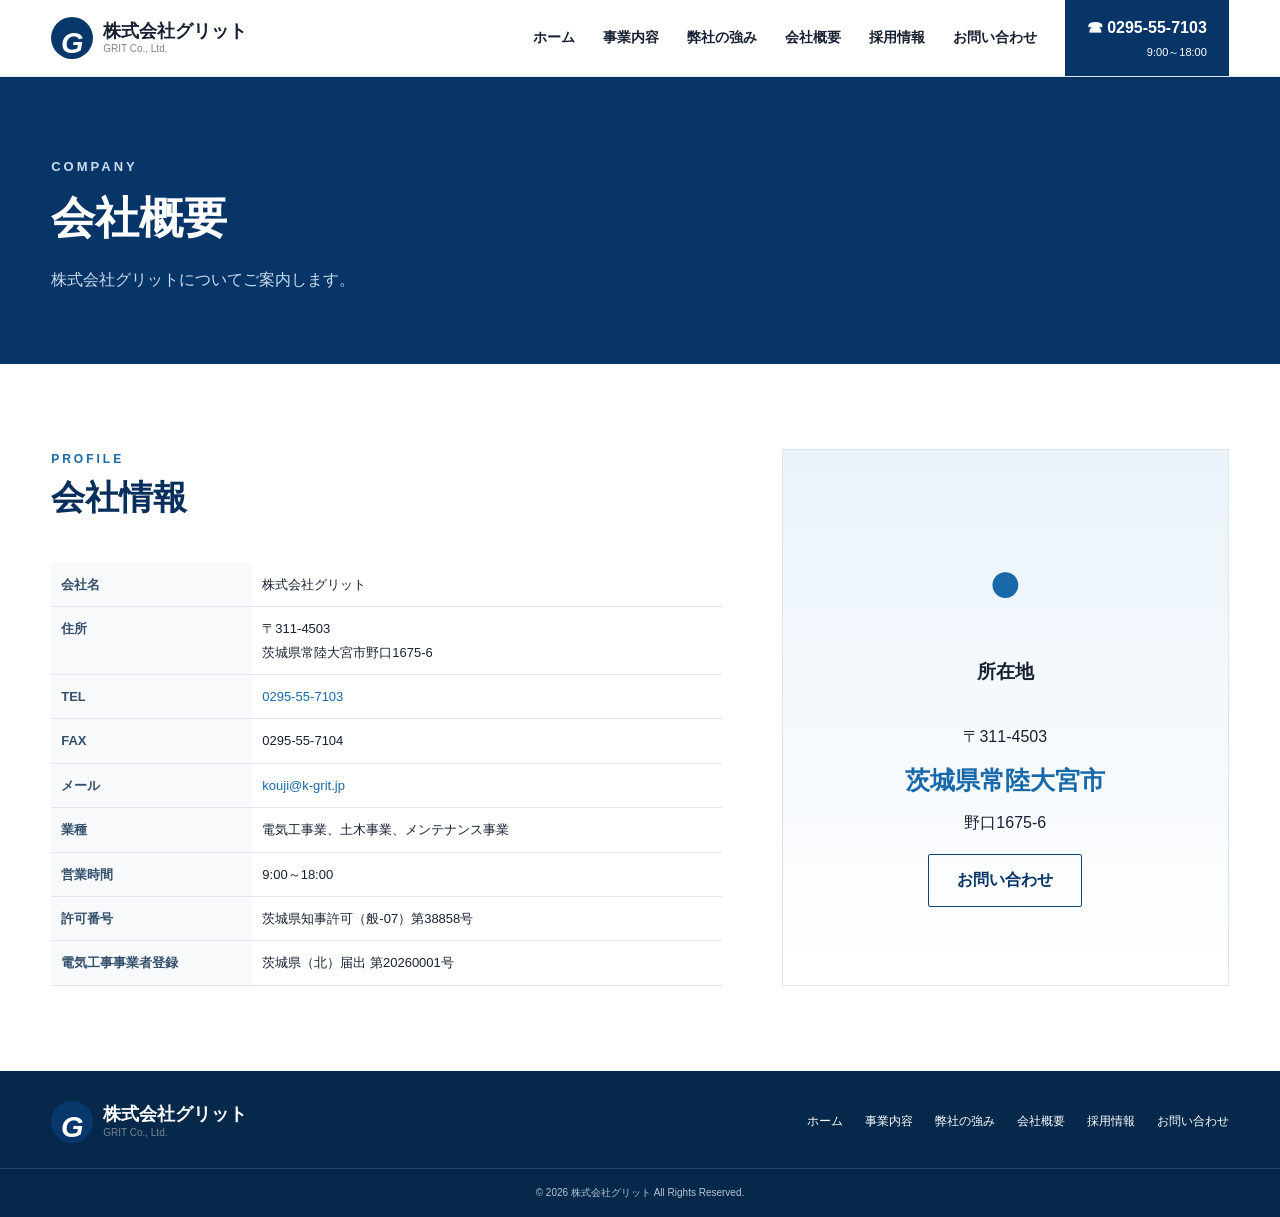
==== company.html @ 8b81d74e "Add files via upload" ====
<!doctype html>
<html lang="ja">
    <head>
        <meta charset="utf-8" />
        <meta name="viewport" content="width=device-width,initial-scale=1" />
        <title>会社概要｜株式会社グリット</title>
        <link rel="stylesheet" href="style.css" />
    </head>
    <body>
        <header class="header">
            <div class="container nav">
                <a class="logo" href="index.html">
                    <span class="logo-mark">G</span>
                    <span>
                        <b>株式会社グリット</b>
                        <small>GRIT Co., Ltd.</small>
                    </span>
                </a>
                <button class="menu-btn">☰</button>
                <nav id="navMenu">
                    <a href="index.html">ホーム</a>
                    <a href="services.html">事業内容</a>
                    <a href="strengths.html">弊社の強み</a>
                    <a href="company.html">会社概要</a>
                    <a href="recruit.html">採用情報</a>
                    <a href="contact.html">お問い合わせ</a>
                </nav>
                <a class="header-tel" href="tel:0295557103">
                    ☎ 0295-55-7103
                    <small>9:00～18:00</small>
                </a>
            </div>
        </header>
        <section class="page-hero">
            <div class="container">
                <p class="eyebrow">COMPANY</p>
                <h1>会社概要</h1>
                <p>株式会社グリットについてご案内します。</p>
            </div>
        </section>
        <section class="section">
            <div class="container two-col">
                <div>
                    <div class="section-head left">
                        <span>PROFILE</span>
                        <h2>会社情報</h2>
                    </div>
                    <table class="company-table">
                        <tr>
                            <th>会社名</th>
                            <td>株式会社グリット</td>
                        </tr>
                        <tr>
                            <th>住所</th>
                            <td>
                                〒311-4503
                                <br />
                                茨城県常陸大宮市野口1675-6
                            </td>
                        </tr>
                        <tr>
                            <th>TEL</th>
                            <td><a href="tel:0295557103">0295-55-7103</a></td>
                        </tr>
                        <tr>
                            <th>FAX</th>
                            <td>0295-55-7104</td>
                        </tr>
                        <tr>
                            <th>メール</th>
                            <td><a href="mailto:kouji@k-grit.jp">kouji@k-grit.jp</a></td>
                        </tr>
                        <tr>
                            <th>業種</th>
                            <td>電気工事業、土木事業、メンテナンス事業</td>
                        </tr>
                        <tr>
                            <th>営業時間</th>
                            <td>9:00～18:00</td>
                        </tr>
                        <tr>
                            <th>許可番号</th>
                            <td>茨城県知事許可（般-07）第38858号</td>
                        </tr>
                        <tr>
                            <th>電気工事事業者登録</th>
                            <td>茨城県（北）届出 第20260001号</td>
                        </tr>
                    </table>
                </div>
                <div class="map-box">
                    <div class="map-pin">●</div>
                    <h3>所在地</h3>
                    <p>〒311-4503</p>
                    <strong style="font-size:25px">茨城県常陸大宮市</strong>
                    <p>野口1675-6</p>
                    <a class="btn outline" href="contact.html">お問い合わせ</a>
                </div>
            </div>
        </section>
        <footer>
            <div class="container footer">
                <div class="logo">
                    <span class="logo-mark">G</span>
                    <span>
                        <b>株式会社グリット</b>
                        <small>GRIT Co., Ltd.</small>
                    </span>
                </div>
                <div class="footer-nav">
                    <a href="index.html">ホーム</a>
                    <a href="services.html">事業内容</a>
                    <a href="strengths.html">弊社の強み</a>
                    <a href="company.html">会社概要</a>
                    <a href="recruit.html">採用情報</a>
                    <a href="contact.html">お問い合わせ</a>
                </div>
            </div>
            <p class="copyright">© 2026 株式会社グリット All Rights Reserved.</p>
        </footer>
        <script src="script.js"></script>
    </body>
</html>
---- style.css ----
* {
    box-sizing: border-box
}
html {
    scroll-behavior: smooth
}
body {
    margin: 0;
    font-family: "Noto Sans JP", "Yu Gothic", sans-serif;
    color: #172033;
    line-height: 1.8;
    background: #fff
}
a {
    color: inherit;
    text-decoration: none
}
.container {
    width: min(1180px, 92%);
    margin: auto
}
.header {
    position: sticky;
    top: 0;
    z-index: 20;
    background: #fff;
    border-bottom: 1px solid #e5e9ef;
    box-shadow: 0 2px 12px #00000010
}
.nav {
    min-height: 76px;
    display: flex;
    align-items: center;
    gap: 28px
}
.logo {
    display: flex;
    align-items: center;
    gap: 10px;
    margin-right: auto
}
.logo-mark {
    display: grid;
    place-items: center;
    width: 42px;
    height: 42px;
    border-radius: 50%;
    background: #08376c;
    color: #fff;
    font-size: 29px;
    font-weight: 800;
    font-style: italic
}
.logo b {
    display: block;
    font-size: 18px;
    line-height: 1.2
}
.logo small {
    display: block;
    font-size: 10px;
    color: #7b8490;
    line-height: 1.3
}
.nav nav {
    display: flex;
    gap: 28px;
    font-size: 14px;
    font-weight: 700
}
.nav nav a:hover, .footer-nav a:hover {
    color: #6bb1e5
}
.header-tel {
    background: #073568;
    color: #fff;
    min-height: 76px;
    display: flex;
    flex-direction: column;
    justify-content: center;
    padding: 0 22px;
    font-weight: 800
}
.header-tel small {
    font-size: 11px;
    text-align: right;
    font-weight: 400
}
.menu-btn {
    display: none;
    border: 0;
    background: none;
    font-size: 26px
}
.hero {
    height: 610px;
    position: relative;
    display: grid;
    align-items: center;
    overflow: hidden;
    color: #fff
}
.hero:before {
    content: "";
    position: absolute;
    inset: 0;
    background: linear-gradient(90deg, #062a54dd 0%, #062a5450 58%, #062a5400), url("images/hero-solar.jpg") center/cover
}
.hero-content {
    position: relative
}
.eyebrow {
    font-size: 13px;
    letter-spacing: 3px;
    font-weight: 700
}
.hero h1 {
    font-size: clamp(42px, 6vw, 72px);
    line-height: 1.25;
    margin: 15px 0;
    text-shadow: 0 2px 12px #0007
}
.hero p {
    font-size: 20px
}
.buttons {
    display: flex;
    gap: 14px;
    margin-top: 28px
}
.btn {
    display: inline-block;
    padding: 11px 28px;
    border: 1px solid #0b477d;
    border-radius: 2px;
    font-weight: 700
}
.btn.primary {
    background: #0b477d;
    color: #fff;
    border-color: #0b477d
}
.btn.light {
    background: #fff;
    color: #073568;
    border-color: #fff
}
.btn.outline {
    color: #073568
}
.page-hero {
    background: #073568;
    color: #fff;
    padding: 70px 0
}
.page-hero h1 {
    font-size: 44px;
    margin: 0
}
.page-hero p {
    margin: 8px 0 0;
    color: #cbdced
}
.section {
    padding: 85px 0
}
.section.alt {
    background: #f6f8fa
}
.section-head {
    text-align: center;
    margin-bottom: 42px
}
.section-head span {
    display: block;
    color: #1769aa;
    font-size: 12px;
    font-weight: 800;
    letter-spacing: 3px
}
.section-head h2 {
    font-size: 34px;
    margin: 4px 0;
    color: #082f5c;
    line-height: 1.35
}
.section-head.left {
    text-align: left
}
.section-head.light span, .section-head.light h2 {
    color: #fff
}
.lead {
    max-width: 850px;
    margin: -10px auto 40px;
    text-align: center
}
.quick-grid {
    display: grid;
    grid-template-columns: repeat(4, 1fr);
    border-top: 1px solid #dde4eb;
    border-left: 1px solid #dde4eb
}
.quick-grid article {
    padding: 28px;
    border-right: 1px solid #dde4eb;
    border-bottom: 1px solid #dde4eb;
    min-height: 240px
}
.icon {
    width: 46px;
    height: 46px;
    border-radius: 50%;
    display: grid;
    place-items: center;
    background: #1769aa;
    color: #fff;
    font-size: 22px;
    margin-bottom: 14px
}
.green {
    background: #35a66b
}
.orange {
    background: #f39a21
}
.quick-grid h3 {
    margin: 0 0 8px;
    color: #082f5c
}
.quick-grid p, .quick-grid a {
    font-size: 13px
}
.quick-grid a {
    color: #1769aa;
    font-weight: 700
}
.cards {
    display: grid;
    grid-template-columns: repeat(3, 1fr);
    gap: 22px
}
.service-card {
    background: #fff;
    border: 1px solid #dce2e8;
    border-radius: 5px;
    overflow: hidden
}
.service-card img {
    width: 100%;
    height: 220px;
    object-fit: cover;
    display: block
}
.service-card div {
    padding: 25px
}
.service-card h3 {
    color: #082f5c;
    font-size: 23px;
    margin: 0 0 10px
}
.service-card p, .service-card li {
    font-size: 14px
}
.service-card ul {
    padding-left: 20px
}
.service-list {
    display: grid;
    grid-template-columns: 1fr 1fr;
    gap: 22px
}
.detail {
    background: #fff;
    border: 1px solid #dce2e8;
    padding: 28px;
    border-radius: 5px
}
.detail h3 {
    margin-top: 0;
    color: #082f5c
}
.detail ul {
    margin-bottom: 0
}
.gallery {
    display: grid;
    grid-template-columns: repeat(3, 1fr);
    gap: 18px;
    margin-top: 28px
}
.gallery img {
    width: 100%;
    height: 220px;
    object-fit: cover;
    border-radius: 5px
}
.strength {
    background: #073568;
    color: #fff
}
.strength-grid {
    display: grid;
    grid-template-columns: repeat(3, 1fr)
}
.strength-grid article {
    padding: 20px 45px;
    border-right: 1px solid #ffffff55
}
.strength-grid article:last-child {
    border: 0
}
.strength-grid b {
    font-size: 13px;
    letter-spacing: 2px;
    opacity: .7
}
.strength-grid h3 {
    font-size: 23px;
    line-height: 1.5
}
.strength-grid p {
    font-size: 13px;
    color: #e4edf7
}
.two-col {
    display: grid;
    grid-template-columns: 1.2fr .8fr;
    gap: 60px
}
.company-table {
    width: 100%;
    border-collapse: collapse;
    font-size: 13px
}
.company-table th, .company-table td {
    border-bottom: 1px solid #e2e6eb;
    padding: 10px;
    text-align: left;
    vertical-align: top
}
.company-table th {
    width: 30%;
    background: #f7f9fb;
    color: #35506c
}
.company-table a, .apply a {
    color: #1769aa
}
.map-box {
    min-height: 420px;
    background: linear-gradient(#eaf3fa, #fff);
    border: 1px solid #dce5ee;
    padding: 45px;
    display: flex;
    flex-direction: column;
    justify-content: center;
    align-items: center;
    text-align: center
}
.map-pin {
    font-size: 60px;
    color: #1769aa
}
.map-box strong {
    font-size: 54px;
    color: #1769aa;
    line-height: 1
}
.jobs {
    display: grid;
    grid-template-columns: repeat(2, 1fr);
    gap: 20px
}
.jobs article {
    background: #fff;
    border: 1px solid #dde3e9;
    padding: 28px;
    border-radius: 5px
}
.job-tag {
    display: inline-block;
    background: #073568;
    color: #fff;
    padding: 3px 12px;
    font-size: 11px;
    border-radius: 20px
}
.welcome {
    background: #2e8b62
}
.jobs h3 {
    color: #082f5c;
    font-size: 21px;
    margin: 10px 0
}
.jobs p {
    font-size: 13px
}
.jobs dl {
    font-size: 12px;
    display: grid;
    grid-template-columns: 78px 1fr;
    margin: 18px 0 0
}
.jobs dt {
    font-weight: 800;
    color: #49617a
}
.jobs dd {
    margin: 0 0 7px
}
.apply {
    margin-top: 25px;
    background: #fff;
    border-left: 4px solid #1769aa;
    padding: 22px 28px
}
.apply h3 {
    margin: 0;
    color: #082f5c
}
.apply p {
    font-size: 13px
}
.contact {
    background: #0a315b;
    color: #fff
}
.contact-inner {
    display: grid;
    grid-template-columns: .8fr 1.2fr;
    gap: 60px;
    align-items: center
}
.contact-items {
    display: grid;
    grid-template-columns: 1fr 1fr;
    gap: 1px;
    background: #ffffff33
}
.contact-items>* {
    background: #0a315b;
    padding: 18px 22px
}
.contact-items small {
    display: block;
    color: #a9c7e2;
    font-size: 11px
}
.contact-items b {
    display: block;
    font-size: 16px
}
.contact-items a:hover {
    background: #104575
}
.notice {
    padding: 16px 20px;
    background: #fff7e8;
    border-left: 4px solid #f0a323;
    font-size: 13px
}
footer {
    background: #06284b;
    color: #fff;
    padding: 30px 0 15px
}
.footer {
    display: flex;
    align-items: center
}
.footer .logo {
    margin: 0
}
.footer-nav {
    display: flex;
    gap: 22px;
    margin-left: auto;
    font-size: 12px
}
.copyright {
    text-align: center;
    border-top: 1px solid #ffffff22;
    margin: 25px 0 0;
    padding-top: 15px;
    font-size: 10px;
    color: #b6c5d5
}
@media(max-width:900px) {
    .nav {
        min-height: 68px
    }
    .header-tel {
        display: none
    }
    .menu-btn {
        display: block
    }
    .nav nav {
        position: absolute;
        top: 68px;
        left: 0;
        right: 0;
        background: #fff;
        display: none;
        flex-direction: column;
        gap: 0;
        box-shadow: 0 10px 20px #0001
    }
    .nav nav.open {
        display: flex
    }
    .nav nav a {
        padding: 13px 5%;
        border-bottom: 1px solid #eee
    }
    .hero {
        height: 540px
    }
    .quick-grid {
        grid-template-columns: repeat(2, 1fr)
    }
    .cards, .service-list, .gallery {
        grid-template-columns: 1fr
    }
    .strength-grid {
        grid-template-columns: 1fr
    }
    .strength-grid article {
        border-right: 0;
        border-bottom: 1px solid #ffffff44;
        padding: 28px 10px
    }
    .two-col, .contact-inner {
        grid-template-columns: 1fr;
        gap: 35px
    }
    .jobs {
        grid-template-columns: 1fr
    }
    .footer {
        flex-direction: column;
        gap: 20px
    }
    .footer-nav {
        margin: 0;
        flex-wrap: wrap;
        justify-content: center
    }
    .page-hero h1 {
        font-size: 36px
    }
}
@media(max-width:560px) {
    .section {
        padding: 65px 0
    }
    .logo b {
        font-size: 15px
    }
    .hero {
        height: 560px
    }
    .hero h1 {
        font-size: 40px
    }
    .hero p {
        font-size: 16px
    }
    .buttons {
        flex-direction: column;
        max-width: 240px
    }
    .quick-grid {
        grid-template-columns: 1fr
    }
    .quick-grid article {
        min-height: auto
    }
    .section-head h2 {
        font-size: 29px
    }
    .service-card img {
        height: 190px
    }
    .company-table {
        font-size: 12px
    }
    .company-table th {
        width: 34%
    }
    .map-box {
        padding: 35px 20px;
        min-height: 320px
    }
    .contact-items {
        grid-template-columns: 1fr
    }
    .footer-nav {
        gap: 12px
    }
}
/* ===== 施工写真メリーゴーランド ===== */
.photo-carousel {
    position: relative;
    width: min(100%, 1040px);
    margin: 0 auto;
    display: flex;
    align-items: center;
    gap: 18px;
}
.carousel-stage {
    position: relative;
    width: 100%;
    height: 520px;
    perspective: 1400px;
    overflow: hidden;
}
.carousel-track {
    position: relative;
    width: 100%;
    height: 100%
}
.carousel-slide {
    position: absolute;
    left: 50%;
    top: 50%;
    width: min(78%, 760px);
    margin: 0;
    transform: translate(-50%, -50%) scale(.78) rotateY(38deg);
    opacity: .28;
    z-index: 1;
    transition: transform .8s cubic-bezier(.2, .7, .2, 1), opacity .8s, filter .8s;
    filter: brightness(.65) saturate(.8);
    pointer-events: none;
}
.carousel-slide img {
    display: block;
    width: 100%;
    height: 430px;
    object-fit: cover;
    border-radius: 8px;
    box-shadow: 0 20px 45px rgba(0, 0, 0, .22);
}
.carousel-slide figcaption {
    background: #fff;
    padding: 12px 18px;
    border-radius: 0 0 8px 8px;
    box-shadow: 0 10px 25px rgba(0, 0, 0, .10);
}
.carousel-slide figcaption strong, .carousel-slide figcaption span {
    display: block
}
.carousel-slide figcaption strong {
    color: #082f5c;
    font-size: 16px
}
.carousel-slide figcaption span {
    font-size: 12px;
    color: #66778a;
    margin-top: 2px
}
.carousel-slide.is-active {
    transform: translate(-50%, -50%) scale(1) rotateY(0);
    opacity: 1;
    z-index: 3;
    filter: none;
    pointer-events: auto;
}
.carousel-slide.is-prev {
    transform: translate(calc(-50% - 255px), -50%) scale(.78) rotateY(38deg);
    opacity: .38;
    z-index: 2;
}
.carousel-slide.is-next {
    transform: translate(calc(-50% + 255px), -50%) scale(.78) rotateY(-38deg);
    opacity: .38;
    z-index: 2;
}
.carousel-btn {
    flex: 0 0 48px;
    width: 48px;
    height: 48px;
    border: 1px solid #cbd5df;
    border-radius: 50%;
    background: #fff;
    color: #073568;
    font-size: 36px;
    line-height: 1;
    cursor: pointer;
    box-shadow: 0 5px 18px rgba(0, 0, 0, .10);
    transition: transform .2s, background .2s, color .2s;
    z-index: 5;
}
.carousel-btn:hover {
    transform: scale(1.08);
    background: #073568;
    color: #fff
}
.carousel-controls {
    display: flex;
    justify-content: center;
    gap: 9px;
    margin-top: 20px
}
.dot {
    width: 10px;
    height: 10px;
    padding: 0;
    border: 0;
    border-radius: 50%;
    background: #c5ced8;
    cursor: pointer;
}
.dot.is-active {
    background: #1769aa;
    transform: scale(1.25)
}
.carousel-note {
    text-align: center;
    color: #718096;
    font-size: 12px;
    margin: 14px 0 0
}
@media(max-width:900px) {
    .carousel-stage {
        height: 430px
    }
    .carousel-slide {
        width: 76%
    }
    .carousel-slide img {
        height: 340px
    }
    .carousel-slide.is-prev {
        transform: translate(calc(-50% - 180px), -50%) scale(.72) rotateY(38deg)
    }
    .carousel-slide.is-next {
        transform: translate(calc(-50% + 180px), -50%) scale(.72) rotateY(-38deg)
    }
}
@media(max-width:560px) {
    .photo-carousel {
        gap: 5px
    }
    .carousel-stage {
        height: 390px
    }
    .carousel-slide {
        width: 86%
    }
    .carousel-slide img {
        height: 300px
    }
    .carousel-slide.is-prev, .carousel-slide.is-next {
        opacity: .12
    }
    .carousel-slide.is-prev {
        transform: translate(calc(-50% - 105px), -50%) scale(.72) rotateY(25deg)
    }
    .carousel-slide.is-next {
        transform: translate(calc(-50% + 105px), -50%) scale(.72) rotateY(-25deg)
    }
    .carousel-btn {
        flex: 0 0 40px;
        width: 40px;
        height: 40px;
        font-size: 29px
    }
}
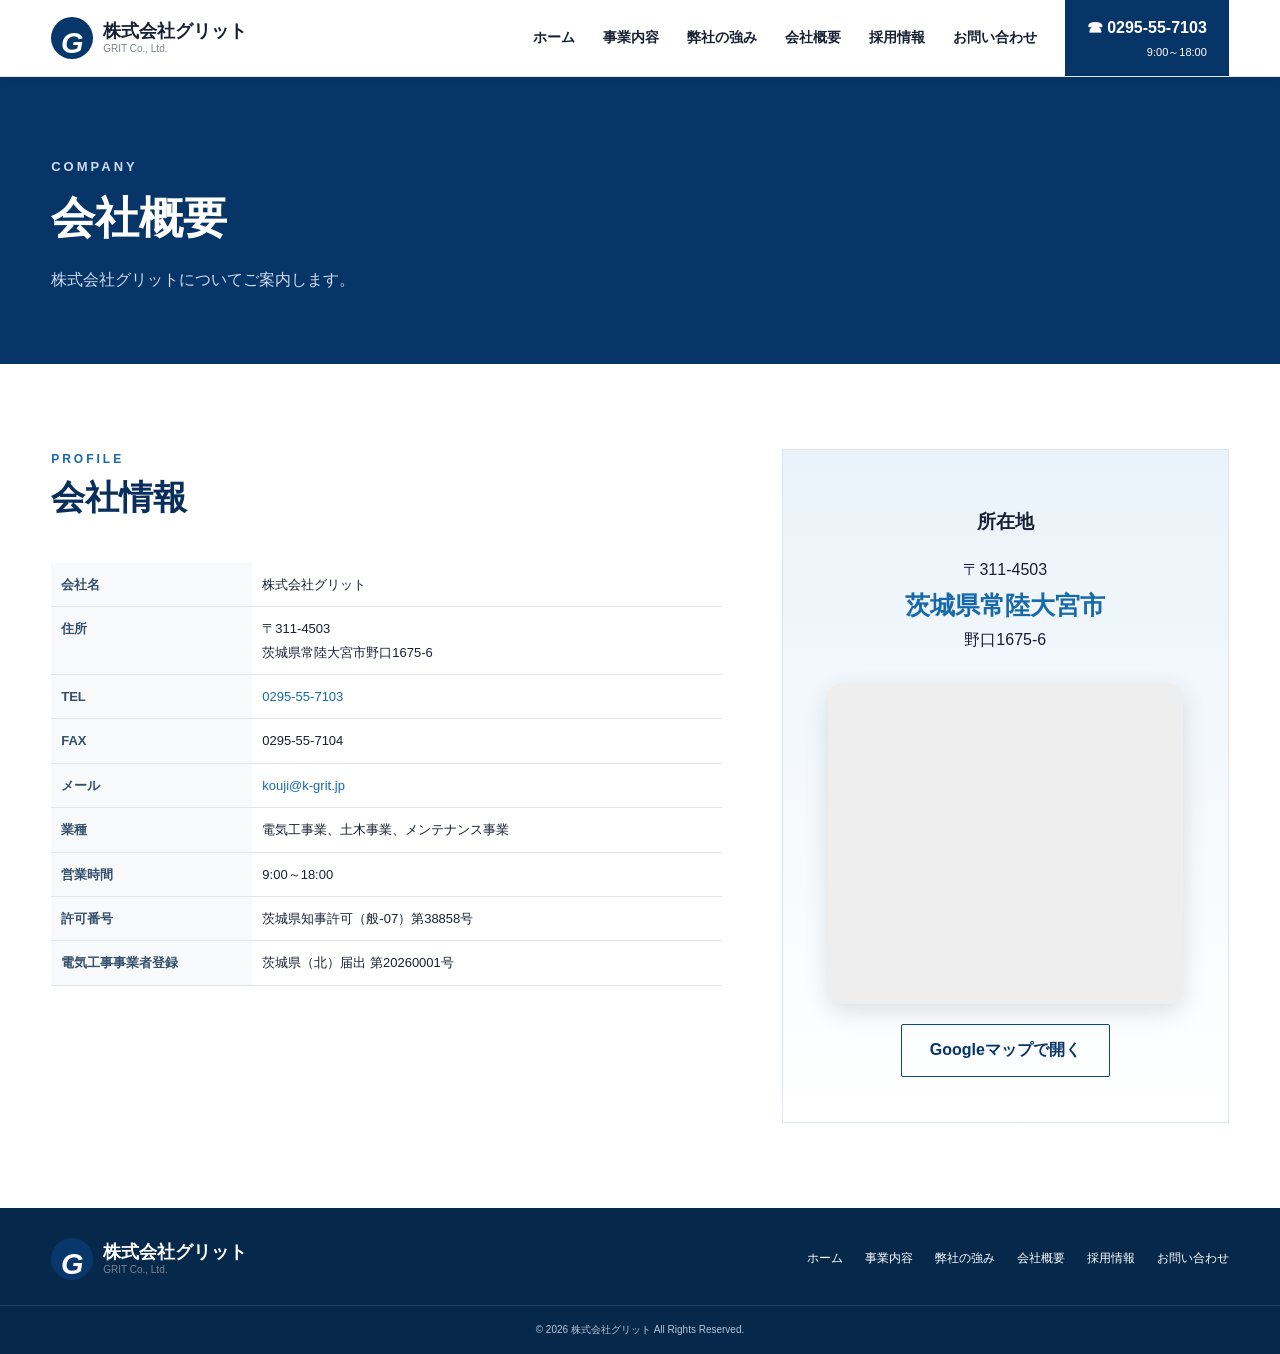
==== commit 655db74b: "Add files via upload" ====
--- a/company.html
+++ b/company.html
@@ -1,123 +1,140 @@
-<!doctype html>
-<html lang="ja">
-    <head>
-        <meta charset="utf-8" />
-        <meta name="viewport" content="width=device-width,initial-scale=1" />
-        <title>会社概要｜株式会社グリット</title>
-        <link rel="stylesheet" href="style.css" />
-    </head>
-    <body>
-        <header class="header">
-            <div class="container nav">
-                <a class="logo" href="index.html">
-                    <span class="logo-mark">G</span>
-                    <span>
-                        <b>株式会社グリット</b>
-                        <small>GRIT Co., Ltd.</small>
-                    </span>
-                </a>
-                <button class="menu-btn">☰</button>
-                <nav id="navMenu">
-                    <a href="index.html">ホーム</a>
-                    <a href="services.html">事業内容</a>
-                    <a href="strengths.html">弊社の強み</a>
-                    <a href="company.html">会社概要</a>
-                    <a href="recruit.html">採用情報</a>
-                    <a href="contact.html">お問い合わせ</a>
-                </nav>
-                <a class="header-tel" href="tel:0295557103">
-                    ☎ 0295-55-7103
-                    <small>9:00～18:00</small>
-                </a>
-            </div>
-        </header>
-        <section class="page-hero">
-            <div class="container">
-                <p class="eyebrow">COMPANY</p>
-                <h1>会社概要</h1>
-                <p>株式会社グリットについてご案内します。</p>
-            </div>
-        </section>
-        <section class="section">
-            <div class="container two-col">
-                <div>
-                    <div class="section-head left">
-                        <span>PROFILE</span>
-                        <h2>会社情報</h2>
-                    </div>
-                    <table class="company-table">
-                        <tr>
-                            <th>会社名</th>
-                            <td>株式会社グリット</td>
-                        </tr>
-                        <tr>
-                            <th>住所</th>
-                            <td>
-                                〒311-4503
-                                <br />
-                                茨城県常陸大宮市野口1675-6
-                            </td>
-                        </tr>
-                        <tr>
-                            <th>TEL</th>
-                            <td><a href="tel:0295557103">0295-55-7103</a></td>
-                        </tr>
-                        <tr>
-                            <th>FAX</th>
-                            <td>0295-55-7104</td>
-                        </tr>
-                        <tr>
-                            <th>メール</th>
-                            <td><a href="mailto:kouji@k-grit.jp">kouji@k-grit.jp</a></td>
-                        </tr>
-                        <tr>
-                            <th>業種</th>
-                            <td>電気工事業、土木事業、メンテナンス事業</td>
-                        </tr>
-                        <tr>
-                            <th>営業時間</th>
-                            <td>9:00～18:00</td>
-                        </tr>
-                        <tr>
-                            <th>許可番号</th>
-                            <td>茨城県知事許可（般-07）第38858号</td>
-                        </tr>
-                        <tr>
-                            <th>電気工事事業者登録</th>
-                            <td>茨城県（北）届出 第20260001号</td>
-                        </tr>
-                    </table>
-                </div>
-                <div class="map-box">
-                    <div class="map-pin">●</div>
-                    <h3>所在地</h3>
-                    <p>〒311-4503</p>
-                    <strong style="font-size:25px">茨城県常陸大宮市</strong>
-                    <p>野口1675-6</p>
-                    <a class="btn outline" href="contact.html">お問い合わせ</a>
-                </div>
-            </div>
-        </section>
-        <footer>
-            <div class="container footer">
-                <div class="logo">
-                    <span class="logo-mark">G</span>
-                    <span>
-                        <b>株式会社グリット</b>
-                        <small>GRIT Co., Ltd.</small>
-                    </span>
-                </div>
-                <div class="footer-nav">
-                    <a href="index.html">ホーム</a>
-                    <a href="services.html">事業内容</a>
-                    <a href="strengths.html">弊社の強み</a>
-                    <a href="company.html">会社概要</a>
-                    <a href="recruit.html">採用情報</a>
-                    <a href="contact.html">お問い合わせ</a>
-                </div>
-            </div>
-            <p class="copyright">© 2026 株式会社グリット All Rights Reserved.</p>
-        </footer>
-        <script src="script.js"></script>
-    </body>
+<!doctype html>
+<html lang="ja">
+    <head>
+        <meta charset="utf-8" />
+        <meta name="viewport" content="width=device-width,initial-scale=1" />
+        <title>会社概要｜株式会社グリット</title>
+        <link rel="stylesheet" href="style.css" />
+    </head>
+    <body>
+        <header class="header">
+            <div class="container nav">
+                <a class="logo" href="index.html">
+                    <span class="logo-mark">G</span>
+                    <span>
+                        <b>株式会社グリット</b>
+                        <small>GRIT Co., Ltd.</small>
+                    </span>
+                </a>
+                <button class="menu-btn">☰</button>
+                <nav id="navMenu">
+                    <a href="index.html">ホーム</a>
+                    <a href="services.html">事業内容</a>
+                    <a href="strengths.html">弊社の強み</a>
+                    <a href="company.html">会社概要</a>
+                    <a href="recruit.html">採用情報</a>
+                    <a href="contact.html">お問い合わせ</a>
+                </nav>
+                <a class="header-tel" href="tel:0295557103">
+                    ☎ 0295-55-7103
+                    <small>9:00～18:00</small>
+                </a>
+            </div>
+        </header>
+        <section class="page-hero">
+            <div class="container">
+                <p class="eyebrow">COMPANY</p>
+                <h1>会社概要</h1>
+                <p>株式会社グリットについてご案内します。</p>
+            </div>
+        </section>
+        <section class="section">
+            <div class="container two-col">
+                <div>
+                    <div class="section-head left">
+                        <span>PROFILE</span>
+                        <h2>会社情報</h2>
+                    </div>
+                    <table class="company-table">
+                        <tr>
+                            <th>会社名</th>
+                            <td>株式会社グリット</td>
+                        </tr>
+                        <tr>
+                            <th>住所</th>
+                            <td>
+                                〒311-4503
+                                <br />
+                                茨城県常陸大宮市野口1675-6
+                            </td>
+                        </tr>
+                        <tr>
+                            <th>TEL</th>
+                            <td><a href="tel:0295557103">0295-55-7103</a></td>
+                        </tr>
+                        <tr>
+                            <th>FAX</th>
+                            <td>0295-55-7104</td>
+                        </tr>
+                        <tr>
+                            <th>メール</th>
+                            <td><a href="mailto:kouji@k-grit.jp">kouji@k-grit.jp</a></td>
+                        </tr>
+                        <tr>
+                            <th>業種</th>
+                            <td>電気工事業、土木事業、メンテナンス事業</td>
+                        </tr>
+                        <tr>
+                            <th>営業時間</th>
+                            <td>9:00～18:00</td>
+                        </tr>
+                        <tr>
+                            <th>許可番号</th>
+                            <td>茨城県知事許可（般-07）第38858号</td>
+                        </tr>
+                        <tr>
+                            <th>電気工事事業者登録</th>
+                            <td>茨城県（北）届出 第20260001号</td>
+                        </tr>
+                    </table>
+                </div>
+                <div class="map-box">
+                    <h3 style="margin: 0.5em;">所在地</h3>
+                    <p style="margin: 0.5em;">〒311-4503</p>
+                    <strong style="font-size:25px">茨城県常陸大宮市</strong>
+                    <p style="margin: 0.5em;">野口1675-6</p>
+                    <div class="google-map">
+                        <iframe
+                            src="https://www.google.com/maps?q=茨城県常陸大宮市野口1675-6&output=embed"
+                            width="100%"
+                            height="320"
+                            style="border:0;"
+                            allowfullscreen=""
+                            loading="lazy"
+                            referrerpolicy="no-referrer-when-downgrade"
+                            title="株式会社グリット 所在地 Googleマップ">
+                        </iframe>
+                    </div>
+                    <a
+                        class="btn outline map-link"
+                        href="https://www.google.com/maps/search/?api=1&query=茨城県常陸大宮市野口1675-6"
+                        target="_blank"
+                        rel="noopener noreferrer">
+                        Googleマップで開く
+                    </a>
+                </div>
+            </div>
+        </section>
+        <footer>
+            <div class="container footer">
+                <div class="logo">
+                    <span class="logo-mark">G</span>
+                    <span>
+                        <b>株式会社グリット</b>
+                        <small>GRIT Co., Ltd.</small>
+                    </span>
+                </div>
+                <div class="footer-nav">
+                    <a href="index.html">ホーム</a>
+                    <a href="services.html">事業内容</a>
+                    <a href="strengths.html">弊社の強み</a>
+                    <a href="company.html">会社概要</a>
+                    <a href="recruit.html">採用情報</a>
+                    <a href="contact.html">お問い合わせ</a>
+                </div>
+            </div>
+            <p class="copyright">© 2026 株式会社グリット All Rights Reserved.</p>
+        </footer>
+        <script src="script.js"></script>
+    </body>
 </html>
--- a/style.css
+++ b/style.css
@@ -1,772 +1,980 @@
-* {
-    box-sizing: border-box
-}
-html {
-    scroll-behavior: smooth
-}
-body {
-    margin: 0;
-    font-family: "Noto Sans JP", "Yu Gothic", sans-serif;
-    color: #172033;
-    line-height: 1.8;
-    background: #fff
-}
-a {
-    color: inherit;
-    text-decoration: none
-}
-.container {
-    width: min(1180px, 92%);
-    margin: auto
-}
-.header {
-    position: sticky;
-    top: 0;
-    z-index: 20;
-    background: #fff;
-    border-bottom: 1px solid #e5e9ef;
-    box-shadow: 0 2px 12px #00000010
-}
-.nav {
-    min-height: 76px;
-    display: flex;
-    align-items: center;
-    gap: 28px
-}
-.logo {
-    display: flex;
-    align-items: center;
-    gap: 10px;
-    margin-right: auto
-}
-.logo-mark {
-    display: grid;
-    place-items: center;
-    width: 42px;
-    height: 42px;
-    border-radius: 50%;
-    background: #08376c;
-    color: #fff;
-    font-size: 29px;
-    font-weight: 800;
-    font-style: italic
-}
-.logo b {
-    display: block;
-    font-size: 18px;
-    line-height: 1.2
-}
-.logo small {
-    display: block;
-    font-size: 10px;
-    color: #7b8490;
-    line-height: 1.3
-}
-.nav nav {
-    display: flex;
-    gap: 28px;
-    font-size: 14px;
-    font-weight: 700
-}
-.nav nav a:hover, .footer-nav a:hover {
-    color: #6bb1e5
-}
-.header-tel {
-    background: #073568;
-    color: #fff;
-    min-height: 76px;
-    display: flex;
-    flex-direction: column;
-    justify-content: center;
-    padding: 0 22px;
-    font-weight: 800
-}
-.header-tel small {
-    font-size: 11px;
-    text-align: right;
-    font-weight: 400
-}
-.menu-btn {
-    display: none;
-    border: 0;
-    background: none;
-    font-size: 26px
-}
-.hero {
-    height: 610px;
-    position: relative;
-    display: grid;
-    align-items: center;
-    overflow: hidden;
-    color: #fff
-}
-.hero:before {
-    content: "";
-    position: absolute;
-    inset: 0;
-    background: linear-gradient(90deg, #062a54dd 0%, #062a5450 58%, #062a5400), url("images/hero-solar.jpg") center/cover
-}
-.hero-content {
-    position: relative
-}
-.eyebrow {
-    font-size: 13px;
-    letter-spacing: 3px;
-    font-weight: 700
-}
-.hero h1 {
-    font-size: clamp(42px, 6vw, 72px);
-    line-height: 1.25;
-    margin: 15px 0;
-    text-shadow: 0 2px 12px #0007
-}
-.hero p {
-    font-size: 20px
-}
-.buttons {
-    display: flex;
-    gap: 14px;
-    margin-top: 28px
-}
-.btn {
-    display: inline-block;
-    padding: 11px 28px;
-    border: 1px solid #0b477d;
-    border-radius: 2px;
-    font-weight: 700
-}
-.btn.primary {
-    background: #0b477d;
-    color: #fff;
-    border-color: #0b477d
-}
-.btn.light {
-    background: #fff;
-    color: #073568;
-    border-color: #fff
-}
-.btn.outline {
-    color: #073568
-}
-.page-hero {
-    background: #073568;
-    color: #fff;
-    padding: 70px 0
-}
-.page-hero h1 {
-    font-size: 44px;
-    margin: 0
-}
-.page-hero p {
-    margin: 8px 0 0;
-    color: #cbdced
-}
-.section {
-    padding: 85px 0
-}
-.section.alt {
-    background: #f6f8fa
-}
-.section-head {
-    text-align: center;
-    margin-bottom: 42px
-}
-.section-head span {
-    display: block;
-    color: #1769aa;
-    font-size: 12px;
-    font-weight: 800;
-    letter-spacing: 3px
-}
-.section-head h2 {
-    font-size: 34px;
-    margin: 4px 0;
-    color: #082f5c;
-    line-height: 1.35
-}
-.section-head.left {
-    text-align: left
-}
-.section-head.light span, .section-head.light h2 {
-    color: #fff
-}
-.lead {
-    max-width: 850px;
-    margin: -10px auto 40px;
-    text-align: center
-}
-.quick-grid {
-    display: grid;
-    grid-template-columns: repeat(4, 1fr);
-    border-top: 1px solid #dde4eb;
-    border-left: 1px solid #dde4eb
-}
-.quick-grid article {
-    padding: 28px;
-    border-right: 1px solid #dde4eb;
-    border-bottom: 1px solid #dde4eb;
-    min-height: 240px
-}
-.icon {
-    width: 46px;
-    height: 46px;
-    border-radius: 50%;
-    display: grid;
-    place-items: center;
-    background: #1769aa;
-    color: #fff;
-    font-size: 22px;
-    margin-bottom: 14px
-}
-.green {
-    background: #35a66b
-}
-.orange {
-    background: #f39a21
-}
-.quick-grid h3 {
-    margin: 0 0 8px;
-    color: #082f5c
-}
-.quick-grid p, .quick-grid a {
-    font-size: 13px
-}
-.quick-grid a {
-    color: #1769aa;
-    font-weight: 700
-}
-.cards {
-    display: grid;
-    grid-template-columns: repeat(3, 1fr);
-    gap: 22px
-}
-.service-card {
-    background: #fff;
-    border: 1px solid #dce2e8;
-    border-radius: 5px;
-    overflow: hidden
-}
-.service-card img {
-    width: 100%;
-    height: 220px;
-    object-fit: cover;
-    display: block
-}
-.service-card div {
-    padding: 25px
-}
-.service-card h3 {
-    color: #082f5c;
-    font-size: 23px;
-    margin: 0 0 10px
-}
-.service-card p, .service-card li {
-    font-size: 14px
-}
-.service-card ul {
-    padding-left: 20px
-}
-.service-list {
-    display: grid;
-    grid-template-columns: 1fr 1fr;
-    gap: 22px
-}
-.detail {
-    background: #fff;
-    border: 1px solid #dce2e8;
-    padding: 28px;
-    border-radius: 5px
-}
-.detail h3 {
-    margin-top: 0;
-    color: #082f5c
-}
-.detail ul {
-    margin-bottom: 0
-}
-.gallery {
-    display: grid;
-    grid-template-columns: repeat(3, 1fr);
-    gap: 18px;
-    margin-top: 28px
-}
-.gallery img {
-    width: 100%;
-    height: 220px;
-    object-fit: cover;
-    border-radius: 5px
-}
-.strength {
-    background: #073568;
-    color: #fff
-}
-.strength-grid {
-    display: grid;
-    grid-template-columns: repeat(3, 1fr)
-}
-.strength-grid article {
-    padding: 20px 45px;
-    border-right: 1px solid #ffffff55
-}
-.strength-grid article:last-child {
-    border: 0
-}
-.strength-grid b {
-    font-size: 13px;
-    letter-spacing: 2px;
-    opacity: .7
-}
-.strength-grid h3 {
-    font-size: 23px;
-    line-height: 1.5
-}
-.strength-grid p {
-    font-size: 13px;
-    color: #e4edf7
-}
-.two-col {
-    display: grid;
-    grid-template-columns: 1.2fr .8fr;
-    gap: 60px
-}
-.company-table {
-    width: 100%;
-    border-collapse: collapse;
-    font-size: 13px
-}
-.company-table th, .company-table td {
-    border-bottom: 1px solid #e2e6eb;
-    padding: 10px;
-    text-align: left;
-    vertical-align: top
-}
-.company-table th {
-    width: 30%;
-    background: #f7f9fb;
-    color: #35506c
-}
-.company-table a, .apply a {
-    color: #1769aa
-}
-.map-box {
-    min-height: 420px;
-    background: linear-gradient(#eaf3fa, #fff);
-    border: 1px solid #dce5ee;
-    padding: 45px;
-    display: flex;
-    flex-direction: column;
-    justify-content: center;
-    align-items: center;
-    text-align: center
-}
-.map-pin {
-    font-size: 60px;
-    color: #1769aa
-}
-.map-box strong {
-    font-size: 54px;
-    color: #1769aa;
-    line-height: 1
-}
-.jobs {
-    display: grid;
-    grid-template-columns: repeat(2, 1fr);
-    gap: 20px
-}
-.jobs article {
-    background: #fff;
-    border: 1px solid #dde3e9;
-    padding: 28px;
-    border-radius: 5px
-}
-.job-tag {
-    display: inline-block;
-    background: #073568;
-    color: #fff;
-    padding: 3px 12px;
-    font-size: 11px;
-    border-radius: 20px
-}
-.welcome {
-    background: #2e8b62
-}
-.jobs h3 {
-    color: #082f5c;
-    font-size: 21px;
-    margin: 10px 0
-}
-.jobs p {
-    font-size: 13px
-}
-.jobs dl {
-    font-size: 12px;
-    display: grid;
-    grid-template-columns: 78px 1fr;
-    margin: 18px 0 0
-}
-.jobs dt {
-    font-weight: 800;
-    color: #49617a
-}
-.jobs dd {
-    margin: 0 0 7px
-}
-.apply {
-    margin-top: 25px;
-    background: #fff;
-    border-left: 4px solid #1769aa;
-    padding: 22px 28px
-}
-.apply h3 {
-    margin: 0;
-    color: #082f5c
-}
-.apply p {
-    font-size: 13px
-}
-.contact {
-    background: #0a315b;
-    color: #fff
-}
-.contact-inner {
-    display: grid;
-    grid-template-columns: .8fr 1.2fr;
-    gap: 60px;
-    align-items: center
-}
-.contact-items {
-    display: grid;
-    grid-template-columns: 1fr 1fr;
-    gap: 1px;
-    background: #ffffff33
-}
-.contact-items>* {
-    background: #0a315b;
-    padding: 18px 22px
-}
-.contact-items small {
-    display: block;
-    color: #a9c7e2;
-    font-size: 11px
-}
-.contact-items b {
-    display: block;
-    font-size: 16px
-}
-.contact-items a:hover {
-    background: #104575
-}
-.notice {
-    padding: 16px 20px;
-    background: #fff7e8;
-    border-left: 4px solid #f0a323;
-    font-size: 13px
-}
-footer {
-    background: #06284b;
-    color: #fff;
-    padding: 30px 0 15px
-}
-.footer {
-    display: flex;
-    align-items: center
-}
-.footer .logo {
-    margin: 0
-}
-.footer-nav {
-    display: flex;
-    gap: 22px;
-    margin-left: auto;
-    font-size: 12px
-}
-.copyright {
-    text-align: center;
-    border-top: 1px solid #ffffff22;
-    margin: 25px 0 0;
-    padding-top: 15px;
-    font-size: 10px;
-    color: #b6c5d5
-}
-@media(max-width:900px) {
-    .nav {
-        min-height: 68px
-    }
-    .header-tel {
-        display: none
-    }
-    .menu-btn {
-        display: block
-    }
-    .nav nav {
-        position: absolute;
-        top: 68px;
-        left: 0;
-        right: 0;
-        background: #fff;
-        display: none;
-        flex-direction: column;
-        gap: 0;
-        box-shadow: 0 10px 20px #0001
-    }
-    .nav nav.open {
-        display: flex
-    }
-    .nav nav a {
-        padding: 13px 5%;
-        border-bottom: 1px solid #eee
-    }
-    .hero {
-        height: 540px
-    }
-    .quick-grid {
-        grid-template-columns: repeat(2, 1fr)
-    }
-    .cards, .service-list, .gallery {
-        grid-template-columns: 1fr
-    }
-    .strength-grid {
-        grid-template-columns: 1fr
-    }
-    .strength-grid article {
-        border-right: 0;
-        border-bottom: 1px solid #ffffff44;
-        padding: 28px 10px
-    }
-    .two-col, .contact-inner {
-        grid-template-columns: 1fr;
-        gap: 35px
-    }
-    .jobs {
-        grid-template-columns: 1fr
-    }
-    .footer {
-        flex-direction: column;
-        gap: 20px
-    }
-    .footer-nav {
-        margin: 0;
-        flex-wrap: wrap;
-        justify-content: center
-    }
-    .page-hero h1 {
-        font-size: 36px
-    }
-}
-@media(max-width:560px) {
-    .section {
-        padding: 65px 0
-    }
-    .logo b {
-        font-size: 15px
-    }
-    .hero {
-        height: 560px
-    }
-    .hero h1 {
-        font-size: 40px
-    }
-    .hero p {
-        font-size: 16px
-    }
-    .buttons {
-        flex-direction: column;
-        max-width: 240px
-    }
-    .quick-grid {
-        grid-template-columns: 1fr
-    }
-    .quick-grid article {
-        min-height: auto
-    }
-    .section-head h2 {
-        font-size: 29px
-    }
-    .service-card img {
-        height: 190px
-    }
-    .company-table {
-        font-size: 12px
-    }
-    .company-table th {
-        width: 34%
-    }
-    .map-box {
-        padding: 35px 20px;
-        min-height: 320px
-    }
-    .contact-items {
-        grid-template-columns: 1fr
-    }
-    .footer-nav {
-        gap: 12px
-    }
-}
-/* ===== 施工写真メリーゴーランド ===== */
-.photo-carousel {
-    position: relative;
-    width: min(100%, 1040px);
-    margin: 0 auto;
-    display: flex;
-    align-items: center;
-    gap: 18px;
-}
-.carousel-stage {
-    position: relative;
-    width: 100%;
-    height: 520px;
-    perspective: 1400px;
-    overflow: hidden;
-}
-.carousel-track {
-    position: relative;
-    width: 100%;
-    height: 100%
-}
-.carousel-slide {
-    position: absolute;
-    left: 50%;
-    top: 50%;
-    width: min(78%, 760px);
-    margin: 0;
-    transform: translate(-50%, -50%) scale(.78) rotateY(38deg);
-    opacity: .28;
-    z-index: 1;
-    transition: transform .8s cubic-bezier(.2, .7, .2, 1), opacity .8s, filter .8s;
-    filter: brightness(.65) saturate(.8);
-    pointer-events: none;
-}
-.carousel-slide img {
-    display: block;
-    width: 100%;
-    height: 430px;
-    object-fit: cover;
-    border-radius: 8px;
-    box-shadow: 0 20px 45px rgba(0, 0, 0, .22);
-}
-.carousel-slide figcaption {
-    background: #fff;
-    padding: 12px 18px;
-    border-radius: 0 0 8px 8px;
-    box-shadow: 0 10px 25px rgba(0, 0, 0, .10);
-}
-.carousel-slide figcaption strong, .carousel-slide figcaption span {
-    display: block
-}
-.carousel-slide figcaption strong {
-    color: #082f5c;
-    font-size: 16px
-}
-.carousel-slide figcaption span {
-    font-size: 12px;
-    color: #66778a;
-    margin-top: 2px
-}
-.carousel-slide.is-active {
-    transform: translate(-50%, -50%) scale(1) rotateY(0);
-    opacity: 1;
-    z-index: 3;
-    filter: none;
-    pointer-events: auto;
-}
-.carousel-slide.is-prev {
-    transform: translate(calc(-50% - 255px), -50%) scale(.78) rotateY(38deg);
-    opacity: .38;
-    z-index: 2;
-}
-.carousel-slide.is-next {
-    transform: translate(calc(-50% + 255px), -50%) scale(.78) rotateY(-38deg);
-    opacity: .38;
-    z-index: 2;
-}
-.carousel-btn {
-    flex: 0 0 48px;
-    width: 48px;
-    height: 48px;
-    border: 1px solid #cbd5df;
-    border-radius: 50%;
-    background: #fff;
-    color: #073568;
-    font-size: 36px;
-    line-height: 1;
-    cursor: pointer;
-    box-shadow: 0 5px 18px rgba(0, 0, 0, .10);
-    transition: transform .2s, background .2s, color .2s;
-    z-index: 5;
-}
-.carousel-btn:hover {
-    transform: scale(1.08);
-    background: #073568;
-    color: #fff
-}
-.carousel-controls {
-    display: flex;
-    justify-content: center;
-    gap: 9px;
-    margin-top: 20px
-}
-.dot {
-    width: 10px;
-    height: 10px;
-    padding: 0;
-    border: 0;
-    border-radius: 50%;
-    background: #c5ced8;
-    cursor: pointer;
-}
-.dot.is-active {
-    background: #1769aa;
-    transform: scale(1.25)
-}
-.carousel-note {
-    text-align: center;
-    color: #718096;
-    font-size: 12px;
-    margin: 14px 0 0
-}
-@media(max-width:900px) {
-    .carousel-stage {
-        height: 430px
-    }
-    .carousel-slide {
-        width: 76%
-    }
-    .carousel-slide img {
-        height: 340px
-    }
-    .carousel-slide.is-prev {
-        transform: translate(calc(-50% - 180px), -50%) scale(.72) rotateY(38deg)
-    }
-    .carousel-slide.is-next {
-        transform: translate(calc(-50% + 180px), -50%) scale(.72) rotateY(-38deg)
-    }
-}
-@media(max-width:560px) {
-    .photo-carousel {
-        gap: 5px
-    }
-    .carousel-stage {
-        height: 390px
-    }
-    .carousel-slide {
-        width: 86%
-    }
-    .carousel-slide img {
-        height: 300px
-    }
-    .carousel-slide.is-prev, .carousel-slide.is-next {
-        opacity: .12
-    }
-    .carousel-slide.is-prev {
-        transform: translate(calc(-50% - 105px), -50%) scale(.72) rotateY(25deg)
-    }
-    .carousel-slide.is-next {
-        transform: translate(calc(-50% + 105px), -50%) scale(.72) rotateY(-25deg)
-    }
-    .carousel-btn {
-        flex: 0 0 40px;
-        width: 40px;
-        height: 40px;
-        font-size: 29px
-    }
-}+* {
+    box-sizing: border-box
+}
+html {
+    scroll-behavior: smooth
+}
+body {
+    margin: 0;
+    font-family: "Noto Sans JP", "Yu Gothic", sans-serif;
+    color: #172033;
+    line-height: 1.8;
+    background: #fff
+}
+a {
+    color: inherit;
+    text-decoration: none
+}
+.container {
+    width: min(1180px, 92%);
+    margin: auto
+}
+.header {
+    position: sticky;
+    top: 0;
+    z-index: 20;
+    background: #fff;
+    border-bottom: 1px solid #e5e9ef;
+    box-shadow: 0 2px 12px #00000010
+}
+.nav {
+    min-height: 76px;
+    display: flex;
+    align-items: center;
+    gap: 28px
+}
+.logo {
+    display: flex;
+    align-items: center;
+    gap: 10px;
+    margin-right: auto
+}
+.logo-mark {
+    display: grid;
+    place-items: center;
+    width: 42px;
+    height: 42px;
+    border-radius: 50%;
+    background: #08376c;
+    color: #fff;
+    font-size: 29px;
+    font-weight: 800;
+    font-style: italic
+}
+.logo b {
+    display: block;
+    font-size: 18px;
+    line-height: 1.2
+}
+.logo small {
+    display: block;
+    font-size: 10px;
+    color: #7b8490;
+    line-height: 1.3
+}
+.nav nav {
+    display: flex;
+    gap: 28px;
+    font-size: 14px;
+    font-weight: 700
+}
+.nav nav a:hover, .footer-nav a:hover {
+    color: #6bb1e5
+}
+.header-tel {
+    background: #073568;
+    color: #fff;
+    min-height: 76px;
+    display: flex;
+    flex-direction: column;
+    justify-content: center;
+    padding: 0 22px;
+    font-weight: 800
+}
+.header-tel small {
+    font-size: 11px;
+    text-align: right;
+    font-weight: 400
+}
+.menu-btn {
+    display: none;
+    border: 0;
+    background: none;
+    font-size: 26px
+}
+.hero {
+    height: 610px;
+    position: relative;
+    display: grid;
+    align-items: center;
+    overflow: hidden;
+    color: #fff
+}
+.hero:before {
+    content: "";
+    position: absolute;
+    inset: 0;
+    background: linear-gradient(90deg, #062a54dd 0%, #062a5450 58%, #062a5400), url("images/hero-solar.jpg") center/cover
+}
+.hero-content {
+    position: relative
+}
+.eyebrow {
+    font-size: 13px;
+    letter-spacing: 3px;
+    font-weight: 700
+}
+.hero h1 {
+    font-size: clamp(42px, 6vw, 72px);
+    line-height: 1.25;
+    margin: 15px 0;
+    text-shadow: 0 2px 12px #0007
+}
+.hero p {
+    font-size: 20px
+}
+.buttons {
+    display: flex;
+    gap: 14px;
+    margin-top: 28px
+}
+.btn {
+    display: inline-block;
+    padding: 11px 28px;
+    border: 1px solid #0b477d;
+    border-radius: 2px;
+    font-weight: 700
+}
+.btn.primary {
+    background: #0b477d;
+    color: #fff;
+    border-color: #0b477d
+}
+.btn.light {
+    background: #fff;
+    color: #073568;
+    border-color: #fff
+}
+.btn.outline {
+    color: #073568
+}
+.page-hero {
+    background: #073568;
+    color: #fff;
+    padding: 70px 0
+}
+.page-hero h1 {
+    font-size: 44px;
+    margin: 0
+}
+.page-hero p {
+    margin: 8px 0 0;
+    color: #cbdced
+}
+.section {
+    padding: 85px 0
+}
+.section.alt {
+    background: #f6f8fa
+}
+.section-head {
+    text-align: center;
+    margin-bottom: 42px
+}
+.section-head span {
+    display: block;
+    color: #1769aa;
+    font-size: 12px;
+    font-weight: 800;
+    letter-spacing: 3px
+}
+.section-head h2 {
+    font-size: 34px;
+    margin: 4px 0;
+    color: #082f5c;
+    line-height: 1.35
+}
+.section-head.left {
+    text-align: left
+}
+.section-head.light span, .section-head.light h2 {
+    color: #fff
+}
+.lead {
+    max-width: 850px;
+    margin: -10px auto 40px;
+    text-align: center
+}
+.quick-grid {
+    display: grid;
+    grid-template-columns: repeat(4, 1fr);
+    border-top: 1px solid #dde4eb;
+    border-left: 1px solid #dde4eb
+}
+.quick-grid article {
+    padding: 28px;
+    border-right: 1px solid #dde4eb;
+    border-bottom: 1px solid #dde4eb;
+    min-height: 240px
+}
+.icon {
+    width: 46px;
+    height: 46px;
+    border-radius: 50%;
+    display: grid;
+    place-items: center;
+    background: #1769aa;
+    color: #fff;
+    font-size: 22px;
+    margin-bottom: 14px
+}
+.green {
+    background: #35a66b
+}
+.orange {
+    background: #f39a21
+}
+.quick-grid h3 {
+    margin: 0 0 8px;
+    color: #082f5c
+}
+.quick-grid p, .quick-grid a {
+    font-size: 13px
+}
+.quick-grid a {
+    color: #1769aa;
+    font-weight: 700
+}
+.cards {
+    display: grid;
+    grid-template-columns: repeat(3, 1fr);
+    gap: 22px
+}
+.service-card {
+    background: #fff;
+    border: 1px solid #dce2e8;
+    border-radius: 5px;
+    overflow: hidden
+}
+.service-card img {
+    width: 100%;
+    height: 220px;
+    object-fit: cover;
+    display: block
+}
+.service-card div {
+    padding: 25px
+}
+.service-card h3 {
+    color: #082f5c;
+    font-size: 23px;
+    margin: 0 0 10px
+}
+.service-card p, .service-card li {
+    font-size: 14px
+}
+.service-card ul {
+    padding-left: 20px
+}
+.service-list {
+    display: grid;
+    grid-template-columns: 1fr 1fr;
+    gap: 22px
+}
+.detail {
+    background: #fff;
+    border: 1px solid #dce2e8;
+    padding: 28px;
+    border-radius: 5px
+}
+.detail h3 {
+    margin-top: 0;
+    color: #082f5c
+}
+.detail ul {
+    margin-bottom: 0
+}
+.gallery {
+    display: grid;
+    grid-template-columns: repeat(3, 1fr);
+    gap: 18px;
+    margin-top: 28px
+}
+.gallery img {
+    width: 100%;
+    height: 220px;
+    object-fit: cover;
+    border-radius: 5px
+}
+.strength {
+    background: #073568;
+    color: #fff
+}
+.strength-grid {
+    display: grid;
+    grid-template-columns: repeat(3, 1fr)
+}
+.strength-grid article {
+    padding: 20px 45px;
+    border-right: 1px solid #ffffff55
+}
+.strength-grid article:last-child {
+    border: 0
+}
+.strength-grid b {
+    font-size: 13px;
+    letter-spacing: 2px;
+    opacity: .7
+}
+.strength-grid h3 {
+    font-size: 23px;
+    line-height: 1.5
+}
+.strength-grid p {
+    font-size: 13px;
+    color: #e4edf7
+}
+.two-col {
+    display: grid;
+    grid-template-columns: 1.2fr .8fr;
+    gap: 60px
+}
+.company-table {
+    width: 100%;
+    border-collapse: collapse;
+    font-size: 13px
+}
+.company-table th, .company-table td {
+    border-bottom: 1px solid #e2e6eb;
+    padding: 10px;
+    text-align: left;
+    vertical-align: top
+}
+.company-table th {
+    width: 30%;
+    background: #f7f9fb;
+    color: #35506c
+}
+.company-table a, .apply a {
+    color: #1769aa
+}
+.map-box {
+    min-height: 420px;
+    background: linear-gradient(#eaf3fa, #fff);
+    border: 1px solid #dce5ee;
+    padding: 45px;
+    display: flex;
+    flex-direction: column;
+    justify-content: center;
+    align-items: center;
+    text-align: center
+}
+.map-pin {
+    font-size: 60px;
+    color: #1769aa
+}
+.map-box strong {
+    font-size: 54px;
+    color: #1769aa;
+    line-height: 1
+}
+.jobs {
+    display: grid;
+    grid-template-columns: repeat(2, 1fr);
+    gap: 20px
+}
+.jobs article {
+    background: #fff;
+    border: 1px solid #dde3e9;
+    padding: 28px;
+    border-radius: 5px
+}
+.job-tag {
+    display: inline-block;
+    background: #073568;
+    color: #fff;
+    padding: 3px 12px;
+    font-size: 11px;
+    border-radius: 20px
+}
+.welcome {
+    background: #2e8b62
+}
+.jobs h3 {
+    color: #082f5c;
+    font-size: 21px;
+    margin: 10px 0
+}
+.jobs p {
+    font-size: 13px
+}
+.jobs dl {
+    font-size: 12px;
+    display: grid;
+    grid-template-columns: 78px 1fr;
+    margin: 18px 0 0
+}
+.jobs dt {
+    font-weight: 800;
+    color: #49617a
+}
+.jobs dd {
+    margin: 0 0 7px
+}
+.apply {
+    margin-top: 25px;
+    background: #fff;
+    border-left: 4px solid #1769aa;
+    padding: 22px 28px
+}
+.apply h3 {
+    margin: 0;
+    color: #082f5c
+}
+.apply p {
+    font-size: 13px
+}
+.contact {
+    background: #0a315b;
+    color: #fff
+}
+.contact-inner {
+    display: grid;
+    grid-template-columns: .8fr 1.2fr;
+    gap: 60px;
+    align-items: center
+}
+.contact-items {
+    display: grid;
+    grid-template-columns: 1fr 1fr;
+    gap: 1px;
+    background: #ffffff33
+}
+.contact-items>* {
+    background: #0a315b;
+    padding: 18px 22px
+}
+.contact-items small {
+    display: block;
+    color: #a9c7e2;
+    font-size: 11px
+}
+.contact-items b {
+    display: block;
+    font-size: 16px
+}
+.contact-items a:hover {
+    background: #104575
+}
+.notice {
+    padding: 16px 20px;
+    background: #fff7e8;
+    border-left: 4px solid #f0a323;
+    font-size: 13px
+}
+footer {
+    background: #06284b;
+    color: #fff;
+    padding: 30px 0 15px
+}
+.footer {
+    display: flex;
+    align-items: center
+}
+.footer .logo {
+    margin: 0
+}
+.footer-nav {
+    display: flex;
+    gap: 22px;
+    margin-left: auto;
+    font-size: 12px
+}
+.copyright {
+    text-align: center;
+    border-top: 1px solid #ffffff22;
+    margin: 25px 0 0;
+    padding-top: 15px;
+    font-size: 10px;
+    color: #b6c5d5
+}
+@media(max-width:900px) {
+    .nav {
+        min-height: 68px
+    }
+    .header-tel {
+        display: none
+    }
+    .menu-btn {
+        display: block
+    }
+    .nav nav {
+        position: absolute;
+        top: 68px;
+        left: 0;
+        right: 0;
+        background: #fff;
+        display: none;
+        flex-direction: column;
+        gap: 0;
+        box-shadow: 0 10px 20px #0001
+    }
+    .nav nav.open {
+        display: flex
+    }
+    .nav nav a {
+        padding: 13px 5%;
+        border-bottom: 1px solid #eee
+    }
+    .hero {
+        height: 540px
+    }
+    .quick-grid {
+        grid-template-columns: repeat(2, 1fr)
+    }
+    .cards, .service-list, .gallery {
+        grid-template-columns: 1fr
+    }
+    .strength-grid {
+        grid-template-columns: 1fr
+    }
+    .strength-grid article {
+        border-right: 0;
+        border-bottom: 1px solid #ffffff44;
+        padding: 28px 10px
+    }
+    .two-col, .contact-inner {
+        grid-template-columns: 1fr;
+        gap: 35px
+    }
+    .jobs {
+        grid-template-columns: 1fr
+    }
+    .footer {
+        flex-direction: column;
+        gap: 20px
+    }
+    .footer-nav {
+        margin: 0;
+        flex-wrap: wrap;
+        justify-content: center
+    }
+    .page-hero h1 {
+        font-size: 36px
+    }
+}
+@media(max-width:560px) {
+    .section {
+        padding: 65px 0
+    }
+    .logo b {
+        font-size: 15px
+    }
+    .hero {
+        height: 560px
+    }
+    .hero h1 {
+        font-size: 40px
+    }
+    .hero p {
+        font-size: 16px
+    }
+    .buttons {
+        flex-direction: column;
+        max-width: 240px
+    }
+    .quick-grid {
+        grid-template-columns: 1fr
+    }
+    .quick-grid article {
+        min-height: auto
+    }
+    .section-head h2 {
+        font-size: 29px
+    }
+    .service-card img {
+        height: 190px
+    }
+    .company-table {
+        font-size: 12px
+    }
+    .company-table th {
+        width: 34%
+    }
+    .map-box {
+        padding: 35px 20px;
+        min-height: 320px
+    }
+    .contact-items {
+        grid-template-columns: 1fr
+    }
+    .footer-nav {
+        gap: 12px
+    }
+}
+/* ===== 施工写真メリーゴーランド ===== */
+.photo-carousel {
+    position: relative;
+    width: min(100%, 1040px);
+    margin: 0 auto;
+    display: flex;
+    align-items: center;
+    gap: 18px;
+}
+.carousel-stage {
+    position: relative;
+    width: 100%;
+    height: 520px;
+    perspective: 1400px;
+    overflow: hidden;
+}
+.carousel-track {
+    position: relative;
+    width: 100%;
+    height: 100%
+}
+.carousel-slide {
+    position: absolute;
+    left: 50%;
+    top: 50%;
+    width: min(78%, 760px);
+    margin: 0;
+    transform: translate(-50%, -50%) scale(.78) rotateY(38deg);
+    opacity: .28;
+    z-index: 1;
+    transition: transform .8s cubic-bezier(.2, .7, .2, 1), opacity .8s, filter .8s;
+    filter: brightness(.65) saturate(.8);
+    pointer-events: none;
+}
+.carousel-slide img {
+    display: block;
+    width: 100%;
+    height: 430px;
+    object-fit: cover;
+    border-radius: 8px;
+    box-shadow: 0 20px 45px rgba(0, 0, 0, .22);
+}
+.carousel-slide figcaption {
+    background: #fff;
+    padding: 12px 18px;
+    border-radius: 0 0 8px 8px;
+    box-shadow: 0 10px 25px rgba(0, 0, 0, .10);
+}
+.carousel-slide figcaption strong, .carousel-slide figcaption span {
+    display: block
+}
+.carousel-slide figcaption strong {
+    color: #082f5c;
+    font-size: 16px
+}
+.carousel-slide figcaption span {
+    font-size: 12px;
+    color: #66778a;
+    margin-top: 2px
+}
+.carousel-slide.is-active {
+    transform: translate(-50%, -50%) scale(1) rotateY(0);
+    opacity: 1;
+    z-index: 3;
+    filter: none;
+    pointer-events: auto;
+}
+.carousel-slide.is-prev {
+    transform: translate(calc(-50% - 255px), -50%) scale(.78) rotateY(38deg);
+    opacity: .38;
+    z-index: 2;
+}
+.carousel-slide.is-next {
+    transform: translate(calc(-50% + 255px), -50%) scale(.78) rotateY(-38deg);
+    opacity: .38;
+    z-index: 2;
+}
+.carousel-btn {
+    flex: 0 0 48px;
+    width: 48px;
+    height: 48px;
+    border: 1px solid #cbd5df;
+    border-radius: 50%;
+    background: #fff;
+    color: #073568;
+    font-size: 36px;
+    line-height: 1;
+    cursor: pointer;
+    box-shadow: 0 5px 18px rgba(0, 0, 0, .10);
+    transition: transform .2s, background .2s, color .2s;
+    z-index: 5;
+}
+.carousel-btn:hover {
+    transform: scale(1.08);
+    background: #073568;
+    color: #fff
+}
+.carousel-controls {
+    display: flex;
+    justify-content: center;
+    gap: 9px;
+    margin-top: 20px
+}
+.dot {
+    width: 10px;
+    height: 10px;
+    padding: 0;
+    border: 0;
+    border-radius: 50%;
+    background: #c5ced8;
+    cursor: pointer;
+}
+.dot.is-active {
+    background: #1769aa;
+    transform: scale(1.25)
+}
+.carousel-note {
+    text-align: center;
+    color: #718096;
+    font-size: 12px;
+    margin: 14px 0 0
+}
+@media(max-width:900px) {
+    .carousel-stage {
+        height: 430px
+    }
+    .carousel-slide {
+        width: 76%
+    }
+    .carousel-slide img {
+        height: 340px
+    }
+    .carousel-slide.is-prev {
+        transform: translate(calc(-50% - 180px), -50%) scale(.72) rotateY(38deg)
+    }
+    .carousel-slide.is-next {
+        transform: translate(calc(-50% + 180px), -50%) scale(.72) rotateY(-38deg)
+    }
+}
+@media(max-width:560px) {
+    .photo-carousel {
+        gap: 5px
+    }
+    .carousel-stage {
+        height: 390px
+    }
+    .carousel-slide {
+        width: 86%
+    }
+    .carousel-slide img {
+        height: 300px
+    }
+    .carousel-slide.is-prev, .carousel-slide.is-next {
+        opacity: .12
+    }
+    .carousel-slide.is-prev {
+        transform: translate(calc(-50% - 105px), -50%) scale(.72) rotateY(25deg)
+    }
+    .carousel-slide.is-next {
+        transform: translate(calc(-50% + 105px), -50%) scale(.72) rotateY(-25deg)
+    }
+    .carousel-btn {
+        flex: 0 0 40px;
+        width: 40px;
+        height: 40px;
+        font-size: 29px
+    }
+}
+
+/* ===== 電気工事・付帯工事 3Dメリーゴーランド ===== */
+.service-carousel-block {
+    margin-top: 78px;
+}
+.service-carousel-block + .service-carousel-block {
+    margin-top: 88px;
+}
+.photo-carousel-3d {
+    position: relative;
+    width: min(100%, 1120px);
+    margin: 0 auto;
+    display: flex;
+    align-items: center;
+    gap: 18px;
+}
+.carousel-stage-3d {
+    position: relative;
+    width: 100%;
+    height: 560px;
+    perspective: 1600px;
+    perspective-origin: 50% 50%;
+    overflow: hidden;
+}
+.carousel-track-3d {
+    position: relative;
+    width: 100%;
+    height: 100%;
+    transform-style: preserve-3d;
+}
+.carousel-slide-3d {
+    position: absolute;
+    left: 50%;
+    top: 50%;
+    width: min(68%, 700px);
+    margin: 0;
+    transform: translate(-50%, -50%) translateX(0) scale(.68) rotateY(0deg);
+    opacity: 0;
+    z-index: 1;
+    filter: brightness(.58) saturate(.72);
+    transition:
+        transform .75s cubic-bezier(.22,.72,.2,1),
+        opacity .55s ease,
+        filter .55s ease;
+    pointer-events: none;
+    transform-style: preserve-3d;
+}
+.carousel-slide-3d img {
+    display: block;
+    width: 100%;
+    height: 440px;
+    object-fit: cover;
+    border-radius: 12px;
+    box-shadow: 0 24px 55px rgba(0,0,0,.24);
+}
+.carousel-slide-3d figcaption {
+    background: #fff;
+    padding: 14px 20px;
+    border-radius: 0 0 12px 12px;
+    box-shadow: 0 12px 28px rgba(0,0,0,.12);
+}
+.carousel-slide-3d figcaption strong,
+.carousel-slide-3d figcaption span {
+    display: block;
+}
+.carousel-slide-3d figcaption strong {
+    color: #082f5c;
+    font-size: 17px;
+}
+.carousel-slide-3d figcaption span {
+    color: #66778a;
+    font-size: 12px;
+    margin-top: 2px;
+}
+.carousel-slide-3d.is-active {
+    transform: translate(-50%, -50%) translateX(0) scale(1) rotateY(0deg);
+    opacity: 1;
+    z-index: 3;
+    filter: none;
+    pointer-events: auto;
+}
+.carousel-slide-3d.is-prev {
+    transform: translate(-50%, -50%) translateX(-340px) scale(.72) rotateY(42deg);
+    opacity: .42;
+    z-index: 2;
+}
+.carousel-slide-3d.is-next {
+    transform: translate(-50%, -50%) translateX(340px) scale(.72) rotateY(-42deg);
+    opacity: .42;
+    z-index: 2;
+}
+.carousel-slide-3d.is-prev img,
+.carousel-slide-3d.is-next img {
+    box-shadow: 0 18px 40px rgba(0,0,0,.18);
+}
+.carousel-btn {
+    position: relative;
+    flex: 0 0 50px;
+    width: 50px;
+    height: 50px;
+    border: 1px solid #cbd5df;
+    border-radius: 50%;
+    background: #fff;
+    color: #073568;
+    font-size: 36px;
+    line-height: 1;
+    cursor: pointer;
+    box-shadow: 0 6px 20px rgba(0,0,0,.12);
+    transition: transform .2s, background .2s, color .2s;
+    z-index: 5;
+}
+.carousel-btn:hover {
+    transform: scale(1.08);
+    background: #073568;
+    color: #fff;
+}
+.carousel-controls-3d {
+    margin-top: 4px;
+}
+.carousel-controls-3d .dot {
+    width: 11px;
+    height: 11px;
+}
+@media (max-width: 900px) {
+    .service-carousel-block {
+        margin-top: 62px;
+    }
+    .carousel-stage-3d {
+        height: 470px;
+    }
+    .carousel-slide-3d {
+        width: 72%;
+    }
+    .carousel-slide-3d img {
+        height: 350px;
+    }
+    .carousel-slide-3d.is-prev {
+        transform: translate(-50%, -50%) translateX(-220px) scale(.68) rotateY(38deg);
+    }
+    .carousel-slide-3d.is-next {
+        transform: translate(-50%, -50%) translateX(220px) scale(.68) rotateY(-38deg);
+    }
+}
+@media (max-width: 560px) {
+    .service-carousel-block {
+        margin-top: 52px;
+    }
+    .service-carousel-block + .service-carousel-block {
+        margin-top: 65px;
+    }
+    .photo-carousel-3d {
+        gap: 5px;
+    }
+    .carousel-stage-3d {
+        height: 405px;
+    }
+    .carousel-slide-3d {
+        width: 88%;
+    }
+    .carousel-slide-3d img {
+        height: 295px;
+    }
+    .carousel-slide-3d figcaption {
+        padding: 11px 14px;
+    }
+    .carousel-slide-3d figcaption strong {
+        font-size: 15px;
+    }
+    .carousel-slide-3d.is-prev {
+        transform: translate(-50%, -50%) translateX(-108px) scale(.68) rotateY(28deg);
+        opacity: .12;
+    }
+    .carousel-slide-3d.is-next {
+        transform: translate(-50%, -50%) translateX(108px) scale(.68) rotateY(-28deg);
+        opacity: .12;
+    }
+    .photo-carousel-3d .carousel-btn {
+        flex: 0 0 40px;
+        width: 40px;
+        height: 40px;
+        font-size: 29px;
+    }
+}
+
+
+/* company.html - Google Maps */
+.google-map {
+    width: 100%;
+    margin: 22px 0 16px;
+    overflow: hidden;
+    border-radius: 14px;
+    box-shadow: 0 8px 24px rgba(0,0,0,.12);
+    background: #eee;
+}
+.google-map iframe {
+    display: block;
+    width: 100%;
+    min-height: 320px;
+}
+.map-link {
+    display: inline-flex;
+    margin-top: 4px;
+}
+@media (max-width: 768px) {
+    .google-map iframe {
+        min-height: 260px;
+    }
+}
